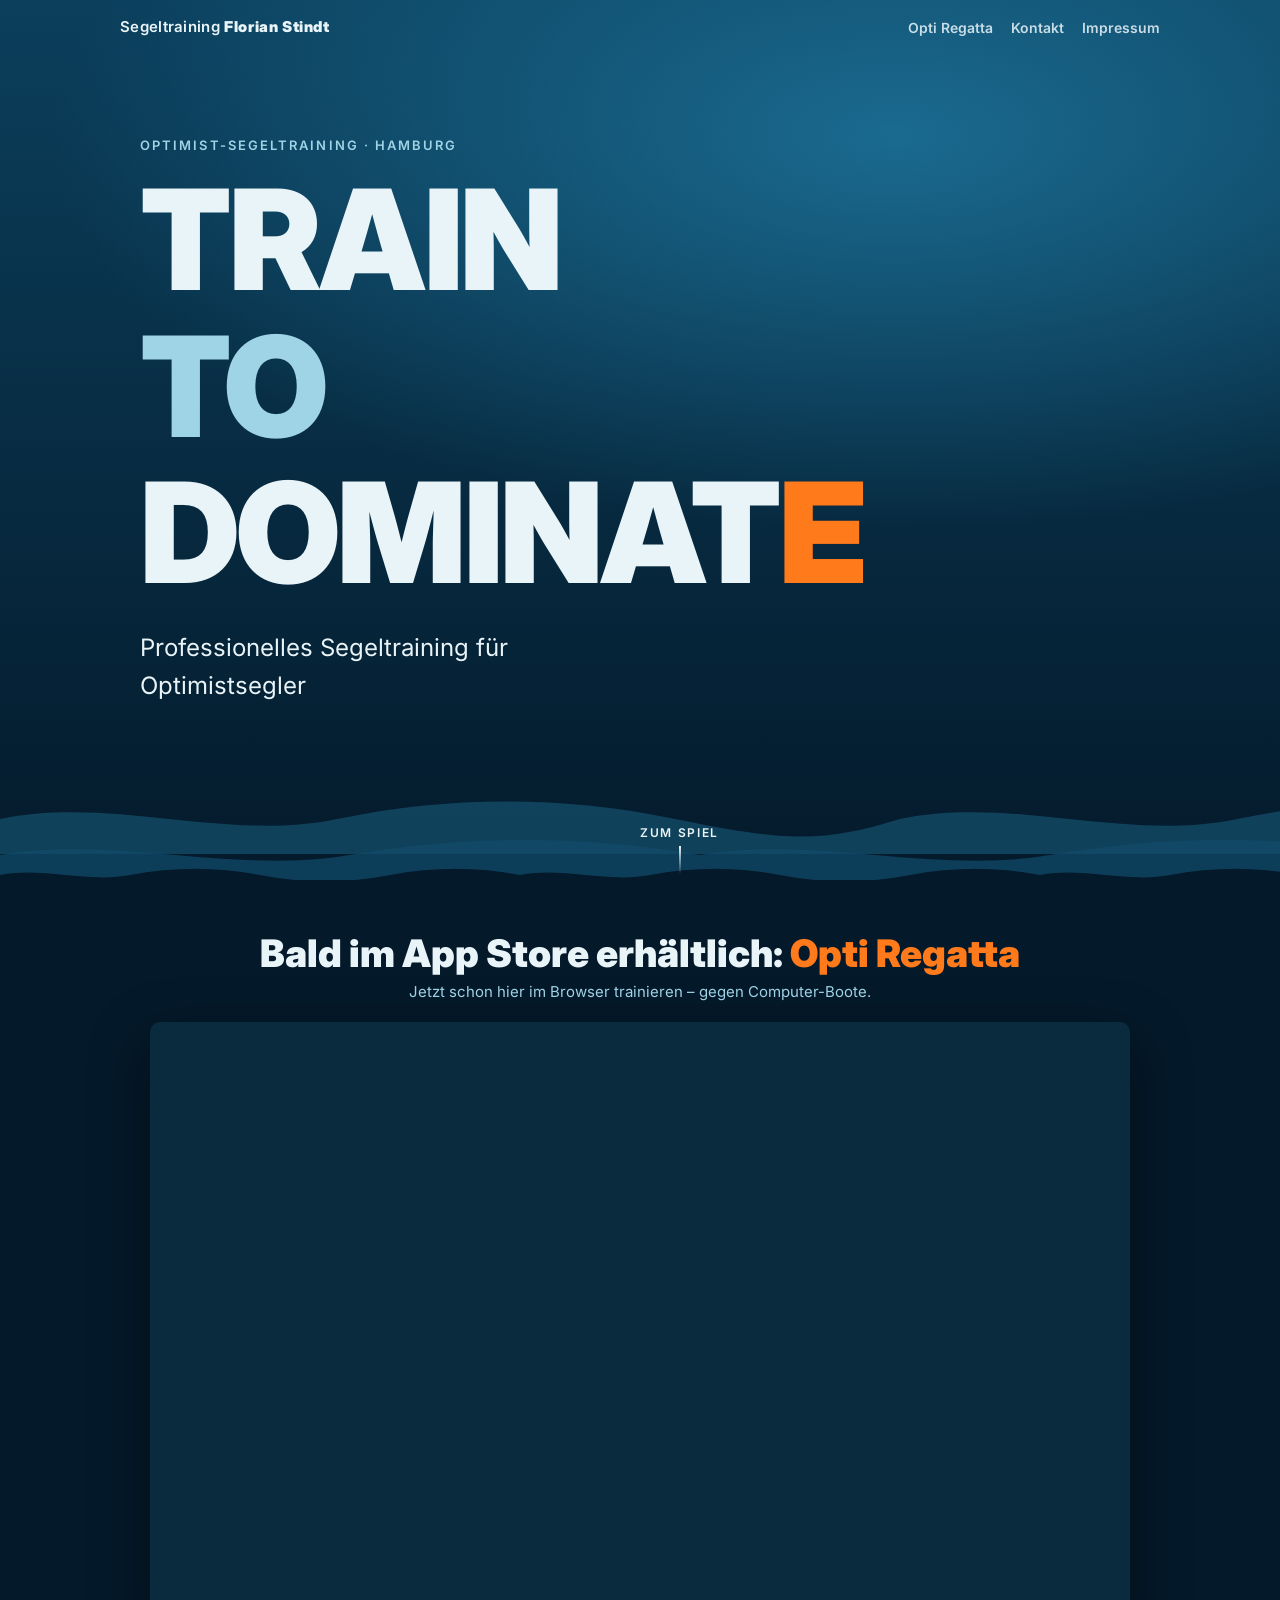
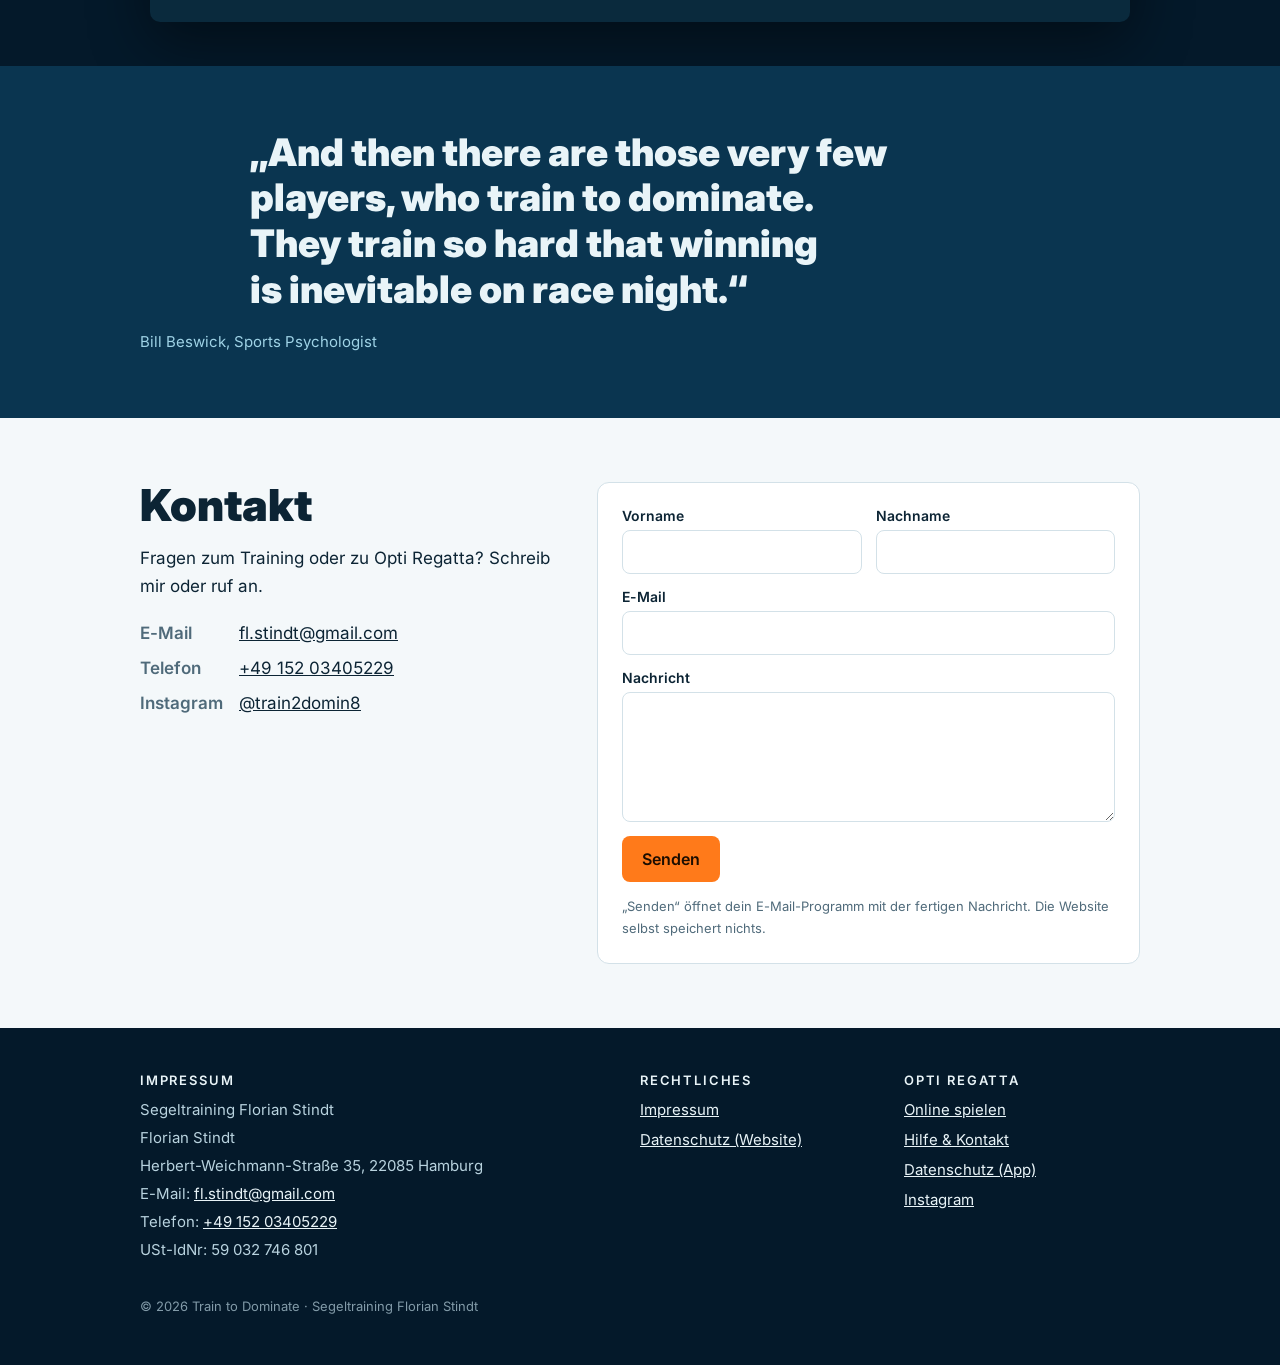
==== index.html @ 8cd6022a "Neue Website train2domin8.com" ====
<!doctype html>
<html lang="de">
<head>
<meta charset="utf-8">
<meta name="viewport" content="width=device-width,initial-scale=1,viewport-fit=cover">
<title>Train to Dominate · Segeltraining Florian Stindt</title>
<meta name="description" content="Professionelles Segeltraining für Optimistsegler von Florian Stindt in Hamburg – und Opti Regatta, das Regatta-Spiel für Opti-Segler.">
<link rel="canonical" href="https://www.train2domin8.com/">
<meta property="og:title" content="Train to Dominate · Segeltraining Florian Stindt">
<meta property="og:description" content="Professionelles Segeltraining für Optimistsegler von Florian Stindt in Hamburg – und Opti Regatta, das Regatta-Spiel für Opti-Segler.">
<meta property="og:type" content="website">
<meta name="theme-color" content="#04192a">
<link rel="icon" href="/favicon.svg" type="image/svg+xml">
<link rel="stylesheet" href="/style.css">
</head>
<body>
<header class="bar"><div class="wrap">
  <a class="brand" href="/">Segeltraining <b>Florian Stindt</b></a>
  <nav class="nav" aria-label="Hauptmenü"><a href="#spiel">Opti Regatta</a><a href="#kontakt">Kontakt</a><a href="/impressum">Impressum</a></nav>
</div></header>
<main>
<section class="hero" aria-label="Train to Dominate">
  <div class="wind" aria-hidden="true"><i></i><i></i><i></i><i></i><i></i></div>
  <div class="wrap">
    <p class="kicker">Optimist-Segeltraining · Hamburg</p>
    <h1 class="title"><span>Train</span><span>To</span><span>Dominat<em>e</em></span></h1>
    <p class="lead">Professionelles Segeltraining für Optimistsegler</p>
  </div>
  <div class="opti far" aria-hidden="true"><svg viewBox="0 0 120 130" aria-hidden="true">
  <path d="M58 6 L60 104" stroke="#e9f4f8" stroke-width="2.4" stroke-linecap="round"/>
  <path d="M61 10 L104 22 L96 92 L62 98 Z" fill="#f7fbfd"/>
  <path d="M62 97 L103 23" stroke="#9fb7c4" stroke-width="2" stroke-linecap="round"/>
  <path d="M70 40 L96 46" stroke="#ff7a1a" stroke-width="5"/>
  <path d="M14 102 L108 102 L100 118 Q60 124 22 118 Z" fill="#ff7a1a"/>
  <path d="M14 102 L108 102" stroke="#fff" stroke-width="2"/>
</svg></div>
  <div class="sea" aria-hidden="true"><div class="wave w1"></div><div class="wave w2"></div></div>
  <div class="opti" aria-hidden="true"><svg viewBox="0 0 120 130" aria-hidden="true">
  <path d="M58 6 L60 104" stroke="#e9f4f8" stroke-width="2.4" stroke-linecap="round"/>
  <path d="M61 10 L104 22 L96 92 L62 98 Z" fill="#f7fbfd"/>
  <path d="M62 97 L103 23" stroke="#9fb7c4" stroke-width="2" stroke-linecap="round"/>
  <path d="M70 40 L96 46" stroke="#ff7a1a" stroke-width="5"/>
  <path d="M14 102 L108 102 L100 118 Q60 124 22 118 Z" fill="#ff7a1a"/>
  <path d="M14 102 L108 102" stroke="#fff" stroke-width="2"/>
</svg></div>
  <div class="sea front" aria-hidden="true"><div class="wave w3"></div></div>
  <a class="cue" href="#spiel">Zum Spiel<i></i></a>
</section>

<section class="game" id="spiel" aria-labelledby="spiel-h">
  <div class="wrap">
    <h2 id="spiel-h">Bald im App Store erhältlich: <em>Opti Regatta</em></h2>
    <p class="sub">Jetzt schon hier im Browser trainieren – gegen Computer-Boote.</p>
    <iframe class="frame" src="https://lifrano.github.io/optimist-regatta/" title="Opti Regatta – Spiel" allow="fullscreen; autoplay" allowfullscreen loading="eager"></iframe>
  </div>
</section>

<section class="quote">
  <div class="wrap">
    <figure>
      <blockquote>„And then there are those very few players, who train to dominate. They train so hard that winning is inevitable on race night.“</blockquote>
      <figcaption>Bill Beswick, Sports Psychologist</figcaption>
    </figure>
  </div>
</section>

<section class="contact" id="kontakt" aria-labelledby="kontakt-h">
  <div class="wrap grid">
    <div>
      <h2 id="kontakt-h">Kontakt</h2>
      <p>Fragen zum Training oder zu Opti Regatta? Schreib mir oder ruf an.</p>
      <dl>
        <dt>E-Mail</dt><dd><a href="mailto:fl.stindt@gmail.com">fl.stindt@gmail.com</a></dd>
        <dt>Telefon</dt><dd><a href="tel:+4915203405229">+49 152 03405229</a></dd>
        <dt>Instagram</dt><dd><a href="https://www.instagram.com/train2domin8/" rel="noopener">@train2domin8</a></dd>
      </dl>
    </div>
    <form id="kform" novalidate>
      <label>Vorname<input name="vorname" autocomplete="given-name"></label>
      <label>Nachname<input name="nachname" autocomplete="family-name"></label>
      <label class="full">E-Mail<input name="email" type="email" autocomplete="email"></label>
      <label class="full">Nachricht<textarea name="nachricht" required></textarea></label>
      <button class="btn" type="submit">Senden</button>
      <p class="note full">„Senden“ öffnet dein E-Mail-Programm mit der fertigen Nachricht. Die Website selbst speichert nichts. <span id="formMsg" role="status"></span></p>
    </form>
  </div>
</section>
</main>
<script>
// contact form -> e-mail program
document.getElementById('kform').addEventListener('submit',function(e){
  e.preventDefault(); var f=e.target, m=document.getElementById('formMsg');
  if(!f.nachricht.value.trim()){ m.textContent='Bitte eine Nachricht eingeben.'; f.nachricht.focus(); return; }
  var name=(f.vorname.value+' '+f.nachname.value).trim();
  var body=f.nachricht.value+'\n\n'+(name?name+'\n':'')+(f.email.value?f.email.value:'');
  location.href='mailto:fl.stindt@gmail.com?subject='+encodeURIComponent('Anfrage über train2domin8.com'+(name?' – '+name:''))+'&body='+encodeURIComponent(body);
  m.textContent='Dein E-Mail-Programm sollte sich jetzt öffnen. Falls nicht: fl.stindt@gmail.com';
});
// intro: show "Train to Dominate" for a moment, then glide down to the game
(function(){
  if(location.hash||window.matchMedia('(prefers-reduced-motion: reduce)').matches) return;
  var cancelled=false; function stop(){cancelled=true;}
  ['wheel','touchstart','keydown','mousedown'].forEach(function(t){window.addEventListener(t,stop,{passive:true,once:true});});
  setTimeout(function(){
    if(cancelled||window.scrollY>60) return;
    var el=document.getElementById('spiel'), target=el.getBoundingClientRect().top+window.scrollY-(window.innerWidth<761?0:8);
    var vh=window.innerHeight, h=el.offsetHeight; if(h<vh) target-=Math.max(0,(vh-h)/2-8);
    var start=window.scrollY, t0=null, dur=2800;
    function ease(t){return t<.5?4*t*t*t:1-Math.pow(-2*t+2,3)/2;}
    function step(ts){ if(cancelled) return; if(t0===null)t0=ts; var p=Math.min(1,(ts-t0)/dur);
      window.scrollTo(0,start+(target-start)*ease(p)); if(p<1) requestAnimationFrame(step); }
    requestAnimationFrame(step);
  },3200);
})();
</script>
<footer>
  <div class="wrap">
    <div class="cols">
      <div>
        <h3>Impressum</h3>
        <p>Segeltraining Florian Stindt</p>
        <p>Florian Stindt</p>
        <p>Herbert-Weichmann-Straße 35, 22085 Hamburg</p>
        <p>E-Mail: <a href="mailto:fl.stindt@gmail.com">fl.stindt@gmail.com</a></p>
        <p>Telefon: <a href="tel:+4915203405229">+49 152 03405229</a></p>
        <p>USt-IdNr: 59 032 746 801</p>
      </div>
      <div>
        <h3>Rechtliches</h3>
        <ul>
          <li><a href="/impressum">Impressum</a></li>
          <li><a href="/datenschutz">Datenschutz (Website)</a></li>
        </ul>
      </div>
      <div>
        <h3>Opti Regatta</h3>
        <ul>
          <li><a href="/#spiel">Online spielen</a></li>
          <li><a href="/optimist-regatta">Hilfe &amp; Kontakt</a></li>
          <li><a href="/optimist-regatta-datenschutz">Datenschutz (App)</a></li>
          <li><a href="https://www.instagram.com/train2domin8/" rel="noopener">Instagram</a></li>
        </ul>
      </div>
    </div>
    <p class="copy">© <span id="yr">2026</span> Train to Dominate · Segeltraining Florian Stindt</p>
  </div>
</footer>
<script>document.getElementById('yr').textContent=new Date().getFullYear()</script>
</body>
</html>
---- style.css ----
@font-face{font-family:"Inter Display";src:url(/interdisplay-black.woff) format("woff");font-weight:900;font-style:normal;font-display:swap}
@font-face{font-family:"Inter";src:url(/inter-regular.woff) format("woff");font-weight:400;font-style:normal;font-display:swap}
@font-face{font-family:"Inter";src:url(/inter-semibold.woff) format("woff");font-weight:600;font-style:normal;font-display:swap}
@font-face{font-family:"Inter";src:url(/inter-semibold.woff) format("woff");font-weight:700;font-style:normal;font-display:swap}
/* Train to Dominate – Segeltraining Florian Stindt */
:root{
  --deep:#04192a; --sea:#0a3550; --sea2:#0f5677; --foam:#e9f4f8; --ink:#0c2434; --muted:#4f6a7a;
  --paper:#f4f8fa; --card:#ffffff; --line:#d3e1e8; --orange:#ff7a1a; --orange-ink:#1b0d00;
  --f-head:"Inter Display","Inter","Segoe UI",system-ui,sans-serif;
  --f-body:"Inter","Segoe UI",system-ui,-apple-system,sans-serif;
}
*{box-sizing:border-box}
html{scroll-behavior:auto;-webkit-text-size-adjust:100%}
body{margin:0;background:var(--paper);color:var(--ink);font:400 17px/1.6 var(--f-body)}
a{color:inherit}
img{max-width:100%}
h1,h2,h3{font-family:var(--f-head);font-weight:900;line-height:1.05;text-wrap:balance;margin:0}
.wrap{max-width:1040px;margin:0 auto;padding-inline:20px}
.kicker{font:600 13px/1.2 var(--f-body);letter-spacing:.16em;text-transform:uppercase}
:focus-visible{outline:3px solid var(--orange);outline-offset:3px}

/* ---------- top bar ---------- */
.bar{position:absolute;top:0;left:0;right:0;z-index:5;padding:calc(18px + env(safe-area-inset-top,0px)) 20px 0}
.bar .wrap{display:flex;justify-content:space-between;align-items:center;gap:16px;padding:0}
.brand{color:var(--foam);text-decoration:none;font:600 15px/1.2 var(--f-body);letter-spacing:.02em}
.brand b{font-family:var(--f-head);font-weight:900;letter-spacing:.04em}
.nav{display:flex;gap:18px;flex-wrap:wrap}
.nav a{color:var(--foam);opacity:.85;text-decoration:none;font:600 14px var(--f-body)}
.nav a:hover{opacity:1;text-decoration:underline;text-underline-offset:4px}

/* ---------- hero ---------- */
.hero{position:relative;min-height:100vh;min-height:100svh;overflow:hidden;color:var(--foam);
  background:radial-gradient(120% 80% at 70% 15%,#1a6a8f 0%,rgba(26,106,143,0) 55%),linear-gradient(180deg,#0b3f5c 0%,#072a40 55%,var(--deep) 100%);
  display:flex;align-items:center}
.hero .wrap{position:relative;z-index:4;width:100%;padding-block:100px 170px}
.hero .kicker{color:#9fd3e6;opacity:0;animation:fadeUp .9s .2s ease-out forwards}
.title{font-size:max(54px,min(17vw,15.5vh,176px));letter-spacing:-.02em;margin:14px 0 22px;text-transform:uppercase}
.title span{display:block;opacity:0;transform:translateX(-40px);animation:sailIn 1s cubic-bezier(.2,.8,.2,1) forwards}
.title span:nth-child(2){animation-delay:.25s;color:#9fd3e6}
.title span:nth-child(3){animation-delay:.5s}
.title em{font-style:normal;color:var(--orange)}
.lead{font-size:clamp(18px,2.4vw,24px);max-width:32ch;margin:0;opacity:0;animation:fadeUp .9s 1s ease-out forwards}
.cue{position:absolute;left:50%;bottom:calc(26px + env(safe-area-inset-bottom,0px));z-index:4;transform:translateX(-50%);color:var(--foam);text-decoration:none;
  display:flex;flex-direction:column;align-items:center;gap:6px;font:600 12px var(--f-body);letter-spacing:.14em;text-transform:uppercase;opacity:0;animation:fadeUp .8s 1.6s forwards}
.cue i{display:block;width:2px;height:28px;background:linear-gradient(var(--foam),transparent);animation:drip 1.6s infinite}

/* waves */
.sea{position:absolute;left:0;right:0;bottom:0;height:150px;z-index:1;pointer-events:none}
.wave{position:absolute;left:0;right:0;bottom:0;background-repeat:repeat-x;background-position:0 100%;animation:d1 linear infinite}
.w1{height:120px;background-size:900px 70px;opacity:.45;animation-duration:30s;bottom:46px;
  background-image:url("data:image/svg+xml,%3Csvg xmlns='http://www.w3.org/2000/svg' viewBox='0 0 1200 120' preserveAspectRatio='none'%3E%3Cpath d='M0 60 C150 20 300 100 450 60 S750 20 900 60 S1100 100 1200 60 V120 H0Z' fill='%231d6f93'/%3E%3C/svg%3E")}
.w2{height:90px;background-size:700px 60px;opacity:.75;animation-name:d2;animation-duration:20s;animation-direction:reverse;bottom:20px;
  background-image:url("data:image/svg+xml,%3Csvg xmlns='http://www.w3.org/2000/svg' viewBox='0 0 1200 120' preserveAspectRatio='none'%3E%3Cpath d='M0 70 C200 30 400 110 600 70 S1000 30 1200 70 V120 H0Z' fill='%23104a68'/%3E%3C/svg%3E")}
.w3{height:60px;background-size:520px 50px;animation-name:d3;animation-duration:13s;
  background-image:url("data:image/svg+xml,%3Csvg xmlns='http://www.w3.org/2000/svg' viewBox='0 0 1200 120' preserveAspectRatio='none'%3E%3Cpath d='M0 60 C100 40 200 80 300 60 S500 40 600 60 S800 80 900 60 S1100 40 1200 60 V120 H0Z' fill='%2304192a'/%3E%3C/svg%3E")}
.w1,.w2,.w3{background-color:transparent}
.sea.front{height:60px;z-index:3}
.sea .base{position:absolute;left:0;right:0;bottom:0;height:22px;background:#0d3d58;opacity:.7}

/* sailing optimist */
.opti{position:absolute;z-index:2;bottom:34px;left:-160px;width:clamp(90px,11vw,150px);animation:cross 34s linear 0.6s infinite}
.opti svg{display:block;width:100%;height:auto;animation:bob 3.2s ease-in-out infinite;transform-origin:50% 90%}
.opti.far{bottom:96px;width:clamp(44px,5vw,70px);opacity:.55;animation-duration:58s;animation-delay:-20s}

/* wind streaks */
.wind{position:absolute;inset:0;z-index:1;pointer-events:none}
.wind i{position:absolute;height:1.5px;width:160px;border-radius:2px;background:linear-gradient(90deg,transparent,rgba(233,244,248,.7),transparent);opacity:0;animation:gust 6s linear infinite}
.wind i:nth-child(1){top:18%;animation-delay:.4s}
.wind i:nth-child(2){top:34%;animation-delay:2.2s;width:220px}
.wind i:nth-child(3){top:26%;animation-delay:3.9s}
.wind i:nth-child(4){top:46%;animation-delay:5.1s;width:120px}
.wind i:nth-child(5){top:12%;animation-delay:1.3s;width:260px}

@keyframes sailIn{to{opacity:1;transform:none}}
@keyframes fadeUp{from{opacity:0;transform:translateY(14px)}to{opacity:1;transform:none}}
@keyframes d1{to{background-position-x:-900px}}@keyframes d2{to{background-position-x:-700px}}@keyframes d3{to{background-position-x:-520px}}
@keyframes cross{from{transform:translateX(0)}to{transform:translateX(calc(100vw + 320px))}}
@keyframes bob{0%,100%{transform:translateY(0) rotate(-3deg)}50%{transform:translateY(5px) rotate(2deg)}}
@keyframes gust{0%{opacity:0;transform:translateX(-30vw)}15%{opacity:.8}60%{opacity:0;transform:translateX(70vw)}100%{opacity:0;transform:translateX(70vw)}}
@keyframes drip{0%{transform:scaleY(0);transform-origin:top}50%{transform:scaleY(1);transform-origin:top}51%{transform-origin:bottom}100%{transform:scaleY(0);transform-origin:bottom}}

/* ---------- game ---------- */
.game{background:var(--deep);color:var(--foam);padding-block:34px 44px}
.game h2{font-size:clamp(24px,3.6vw,38px);text-align:center;margin-bottom:6px}
.game h2 em{font-style:normal;color:var(--orange)}
.game p.sub{text-align:center;margin:0 0 18px;color:#9fd3e6;font-size:15px}
.frame{width:100%;max-width:980px;margin:0 auto;height:min(76vh,600px);min-height:470px;border:0;display:block;border-radius:10px;background:#0a2a3d;box-shadow:0 20px 60px rgba(0,0,0,.45)}

/* ---------- quote ---------- */
.quote{background:var(--sea);color:var(--foam);padding-block:64px}
.quote blockquote{margin:0 auto;max-width:30ch;font:900 clamp(24px,3.4vw,38px)/1.2 var(--f-head);text-wrap:balance}
.quote figcaption{margin-top:18px;font-size:15px;color:#9fd3e6}
.quote figure{margin:0}

/* ---------- contact ---------- */
.contact{padding-block:64px}
.contact .grid{display:grid;grid-template-columns:1fr 1.3fr;gap:40px;align-items:start}
.contact h2{font-size:clamp(30px,4vw,44px);margin-bottom:14px}
.contact dl{margin:20px 0 0;display:grid;grid-template-columns:auto 1fr;gap:8px 16px}
.contact dt{font-weight:600;color:var(--muted)}
.contact dd{margin:0;min-width:0;overflow-wrap:anywhere}
form{background:var(--card);border:1px solid var(--line);border-radius:12px;padding:24px;display:grid;grid-template-columns:1fr 1fr;gap:14px}
form label{display:flex;flex-direction:column;gap:6px;font:600 14px var(--f-body);min-width:0}
form .full{grid-column:1/-1}
input,textarea{font:inherit;font-weight:400;font-size:16px;padding:11px 12px;border:1px solid var(--line);border-radius:8px;background:#fff;color:var(--ink);width:100%}
textarea{min-height:130px;resize:vertical}
.btn{font:700 16px var(--f-body);background:var(--orange);color:var(--orange-ink);border:0;border-radius:8px;padding:13px 20px;cursor:pointer;justify-self:start}
.btn:hover{filter:brightness(1.05)}
.note{font-size:13px;color:var(--muted);margin:0}
#formMsg{font-size:14px}

/* ---------- footer ---------- */
footer{background:var(--deep);color:#b9d3df;padding-block:44px calc(44px + env(safe-area-inset-bottom,0px));font-size:15px}
footer .cols{display:grid;grid-template-columns:2fr 1fr 1fr;gap:28px}
footer h3{font:600 13px var(--f-body);letter-spacing:.14em;text-transform:uppercase;color:var(--foam);margin-bottom:10px}
footer p{margin:0 0 4px}
footer a{color:#e9f4f8}
footer ul{list-style:none;margin:0;padding:0;display:grid;gap:6px}
footer .copy{margin-top:30px;font-size:13px;opacity:.7}

/* ---------- text pages ---------- */
.page-head{background:linear-gradient(180deg,#0b3f5c,var(--deep));color:var(--foam);padding-block:calc(96px + env(safe-area-inset-top,0px)) 40px}
.page-head h1{font-size:clamp(30px,5vw,52px)}
.page-head p{margin:10px 0 0;color:#9fd3e6}
.prose{max-width:720px;margin:0 auto;padding:40px 20px 64px}
.prose h2{font-size:24px;margin:36px 0 10px}
.prose h3{font-family:var(--f-body);font-weight:600;font-size:18px;margin:22px 0 6px}
.prose ul{padding-left:22px}
.prose hr{border:0;border-top:1px solid var(--line);margin:44px 0}

@media (max-width:760px){
  .contact .grid{grid-template-columns:1fr}
  footer .cols{grid-template-columns:1fr}
  form{grid-template-columns:1fr;padding:18px}
  .nav{display:none}
  .hero .wrap{padding-block:90px 160px}
  .frame{height:min(72svh,560px)}
}
@media (prefers-reduced-motion:reduce){
  *,*::before,*::after{animation-duration:.01ms!important;animation-iteration-count:1!important;animation-delay:0s!important}
  .opti{display:none}
}
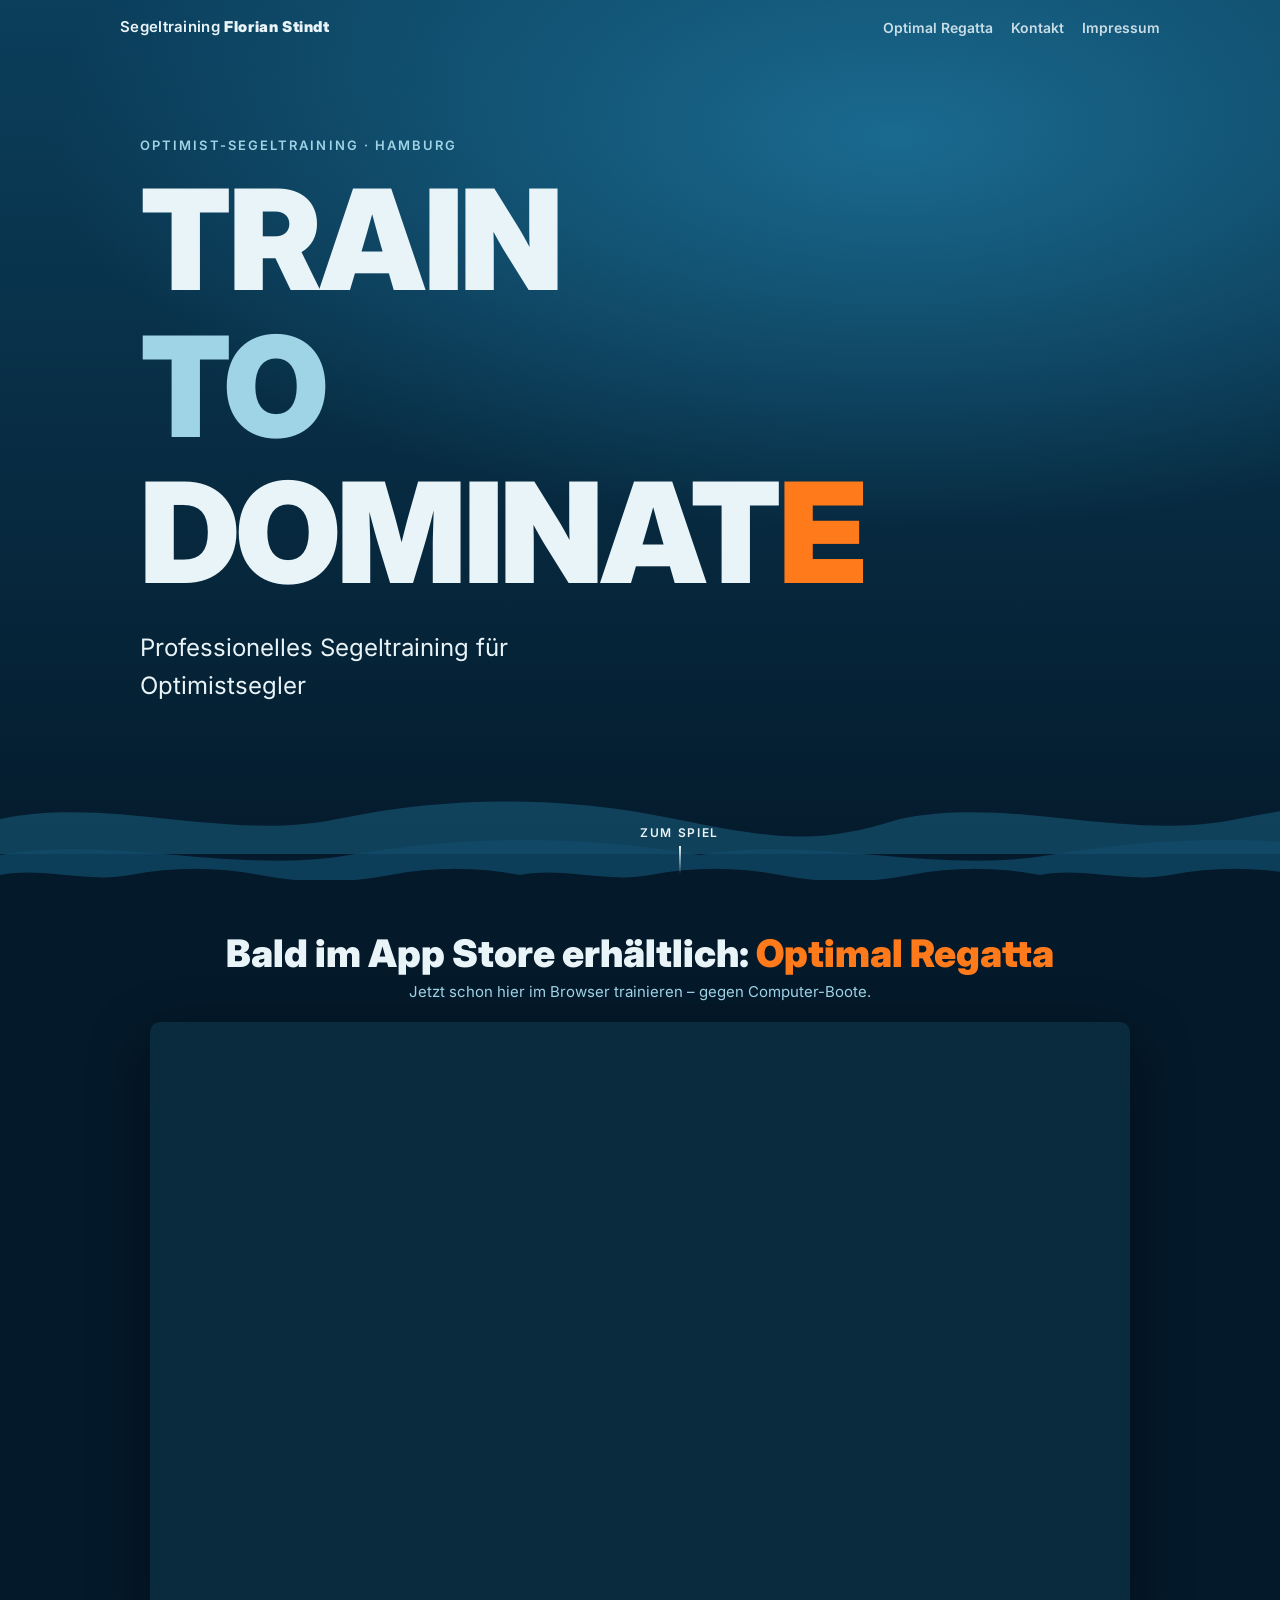
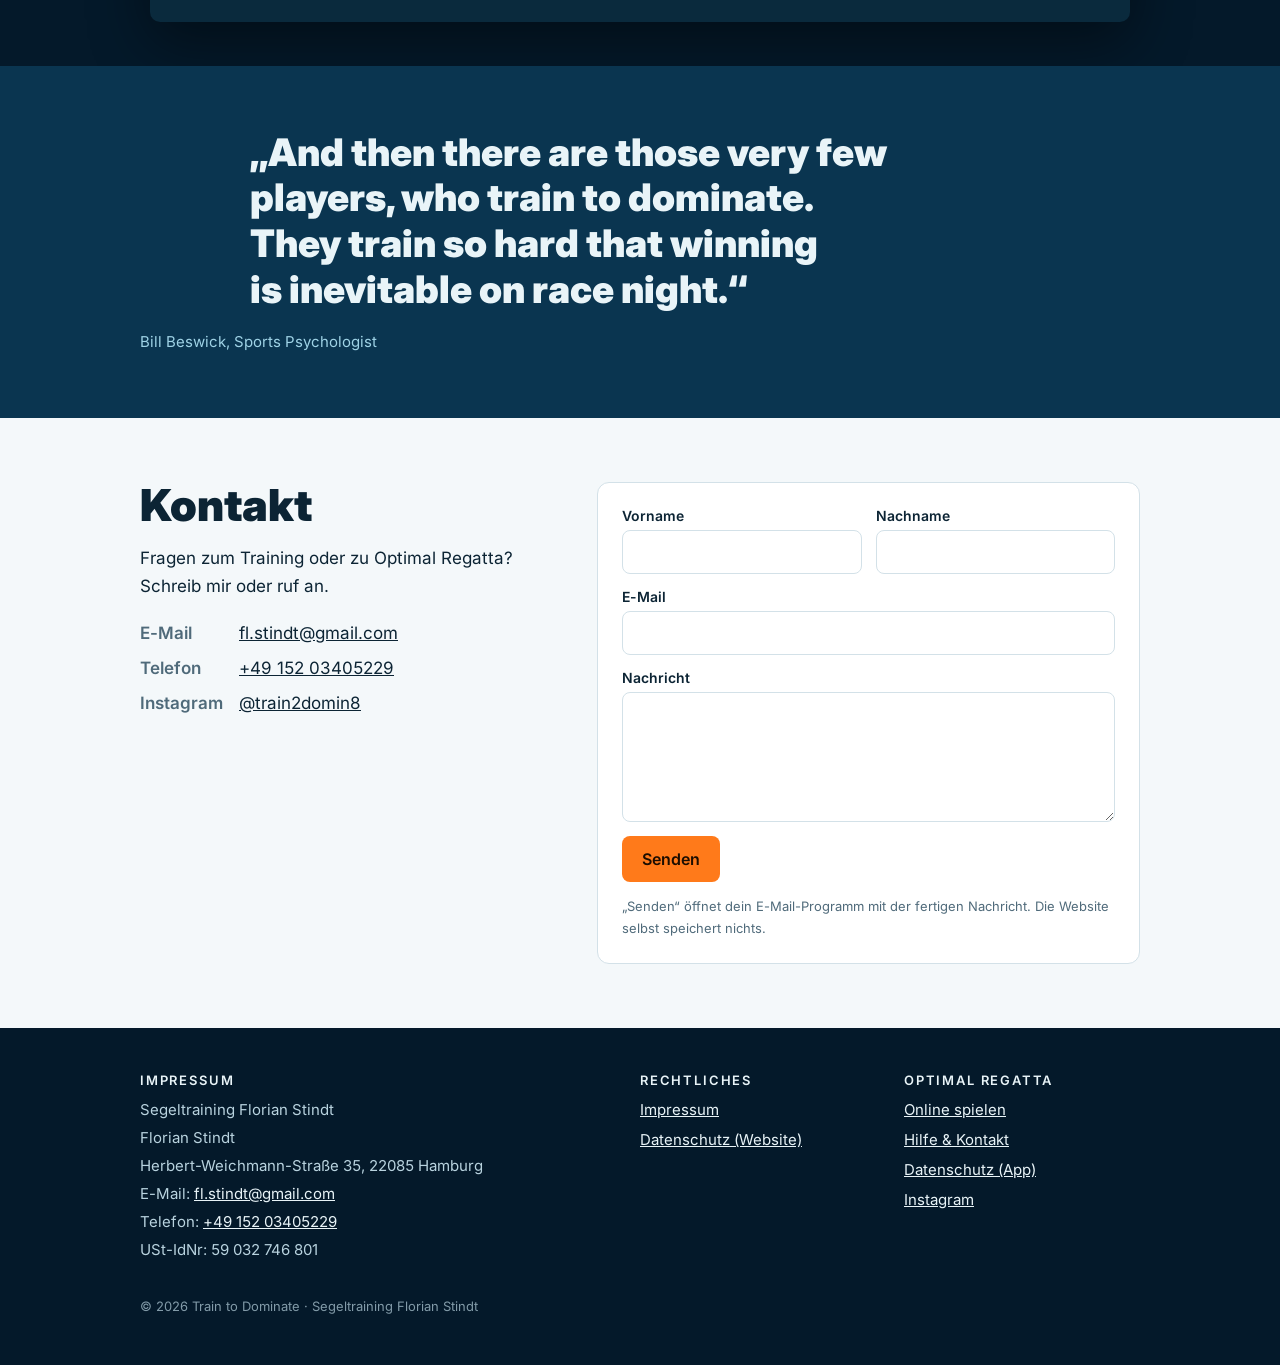
==== commit afc998a9: "Add files via upload" ====
--- a/index.html
+++ b/index.html
@@ -4,10 +4,10 @@
 <meta charset="utf-8">
 <meta name="viewport" content="width=device-width,initial-scale=1,viewport-fit=cover">
 <title>Train to Dominate · Segeltraining Florian Stindt</title>
-<meta name="description" content="Professionelles Segeltraining für Optimistsegler von Florian Stindt in Hamburg – und Opti Regatta, das Regatta-Spiel für Opti-Segler.">
+<meta name="description" content="Professionelles Segeltraining für Optimistsegler von Florian Stindt in Hamburg – und Optimal Regatta, das Regatta-Spiel für junge Segler.">
 <link rel="canonical" href="https://www.train2domin8.com/">
 <meta property="og:title" content="Train to Dominate · Segeltraining Florian Stindt">
-<meta property="og:description" content="Professionelles Segeltraining für Optimistsegler von Florian Stindt in Hamburg – und Opti Regatta, das Regatta-Spiel für Opti-Segler.">
+<meta property="og:description" content="Professionelles Segeltraining für Optimistsegler von Florian Stindt in Hamburg – und Optimal Regatta, das Regatta-Spiel für junge Segler.">
 <meta property="og:type" content="website">
 <meta name="theme-color" content="#04192a">
 <link rel="icon" href="/favicon.svg" type="image/svg+xml">
@@ -16,7 +16,7 @@
 <body>
 <header class="bar"><div class="wrap">
   <a class="brand" href="/">Segeltraining <b>Florian Stindt</b></a>
-  <nav class="nav" aria-label="Hauptmenü"><a href="#spiel">Opti Regatta</a><a href="#kontakt">Kontakt</a><a href="/impressum">Impressum</a></nav>
+  <nav class="nav" aria-label="Hauptmenü"><a href="#spiel">Optimal Regatta</a><a href="#kontakt">Kontakt</a><a href="/impressum">Impressum</a></nav>
 </div></header>
 <main>
 <section class="hero" aria-label="Train to Dominate">
@@ -49,9 +49,9 @@
 
 <section class="game" id="spiel" aria-labelledby="spiel-h">
   <div class="wrap">
-    <h2 id="spiel-h">Bald im App Store erhältlich: <em>Opti Regatta</em></h2>
+    <h2 id="spiel-h">Bald im App Store erhältlich: <em>Optimal Regatta</em></h2>
     <p class="sub">Jetzt schon hier im Browser trainieren – gegen Computer-Boote.</p>
-    <iframe class="frame" src="https://lifrano.github.io/optimist-regatta/" title="Opti Regatta – Spiel" allow="fullscreen; autoplay" allowfullscreen loading="eager"></iframe>
+    <iframe class="frame" src="https://lifrano.github.io/optimist-regatta/" title="Optimal Regatta – Spiel" allow="fullscreen; autoplay" allowfullscreen loading="eager"></iframe>
   </div>
 </section>
 
@@ -68,7 +68,7 @@
   <div class="wrap grid">
     <div>
       <h2 id="kontakt-h">Kontakt</h2>
-      <p>Fragen zum Training oder zu Opti Regatta? Schreib mir oder ruf an.</p>
+      <p>Fragen zum Training oder zu Optimal Regatta? Schreib mir oder ruf an.</p>
       <dl>
         <dt>E-Mail</dt><dd><a href="mailto:fl.stindt@gmail.com">fl.stindt@gmail.com</a></dd>
         <dt>Telefon</dt><dd><a href="tel:+4915203405229">+49 152 03405229</a></dd>
@@ -133,11 +133,11 @@
         </ul>
       </div>
       <div>
-        <h3>Opti Regatta</h3>
+        <h3>Optimal Regatta</h3>
         <ul>
           <li><a href="/#spiel">Online spielen</a></li>
-          <li><a href="/optimist-regatta">Hilfe &amp; Kontakt</a></li>
-          <li><a href="/optimist-regatta-datenschutz">Datenschutz (App)</a></li>
+          <li><a href="/optimal-regatta">Hilfe &amp; Kontakt</a></li>
+          <li><a href="/optimal-regatta-datenschutz">Datenschutz (App)</a></li>
           <li><a href="https://www.instagram.com/train2domin8/" rel="noopener">Instagram</a></li>
         </ul>
       </div>
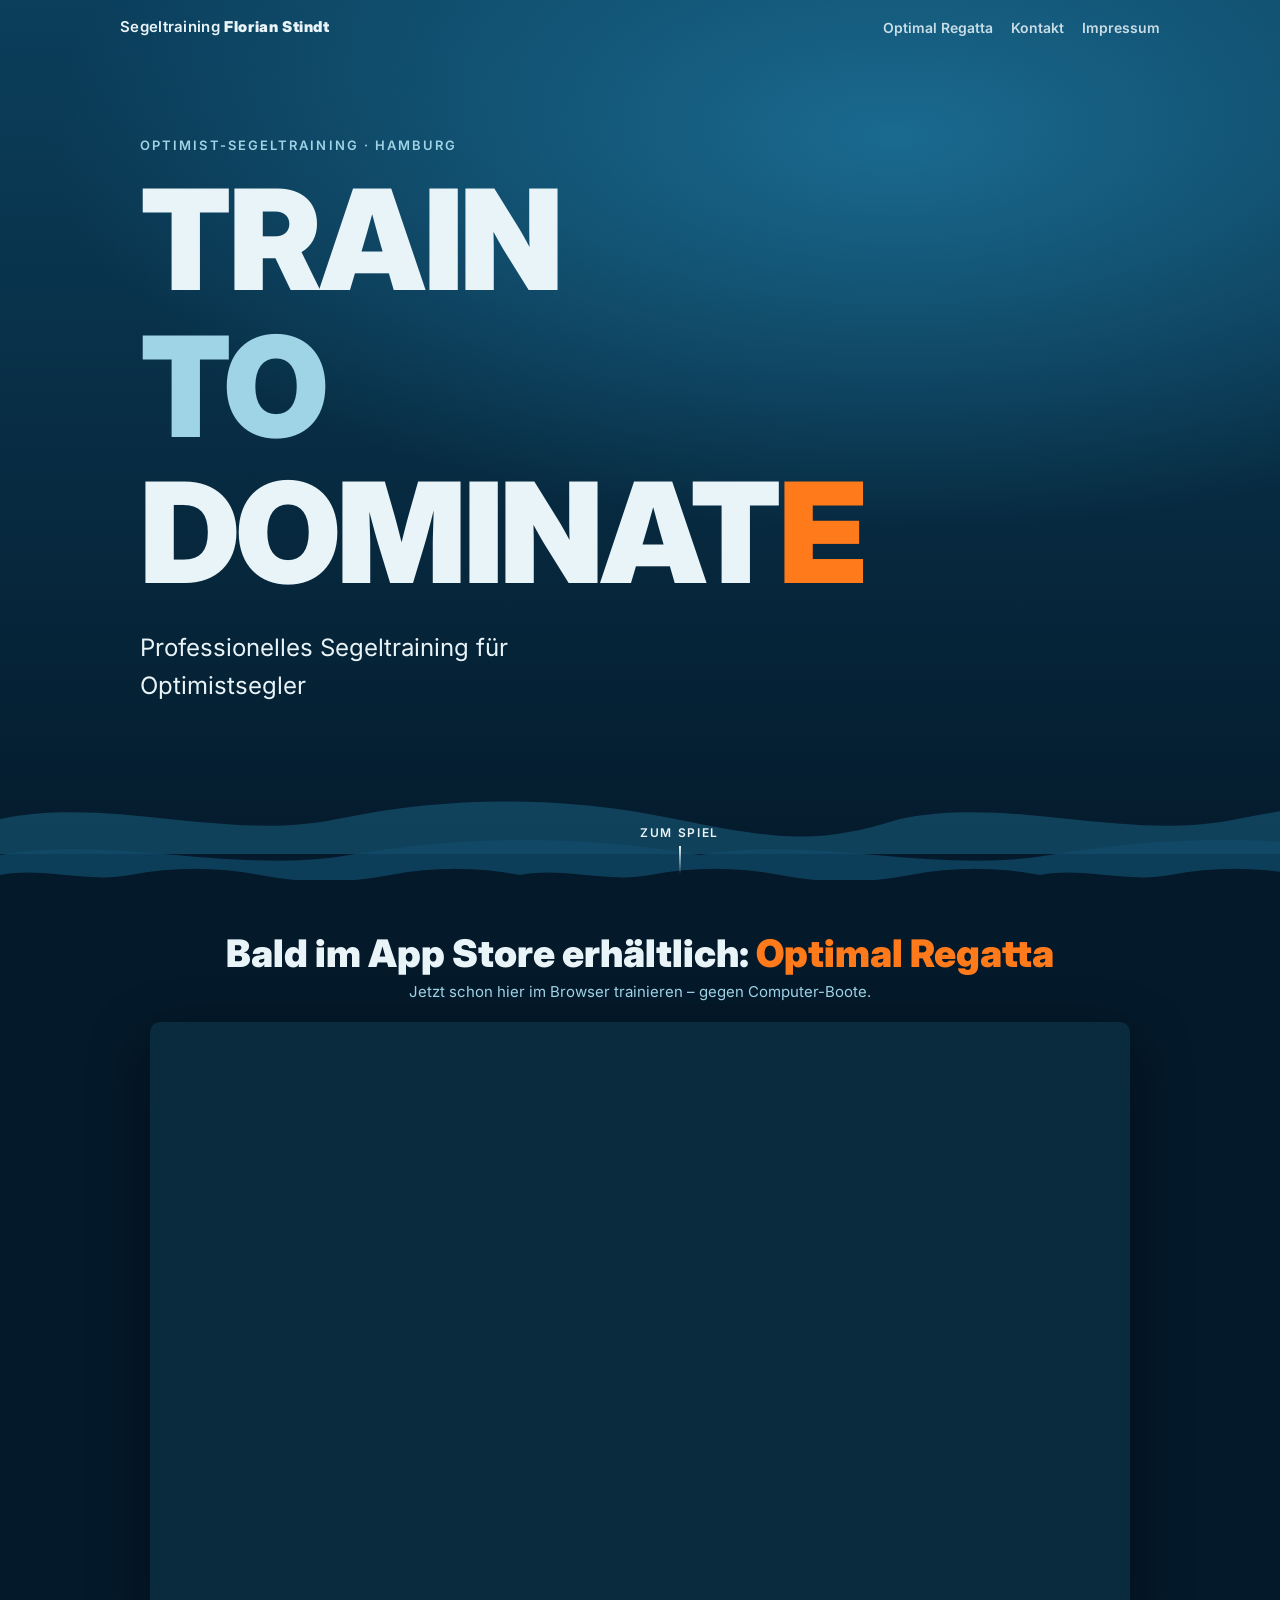
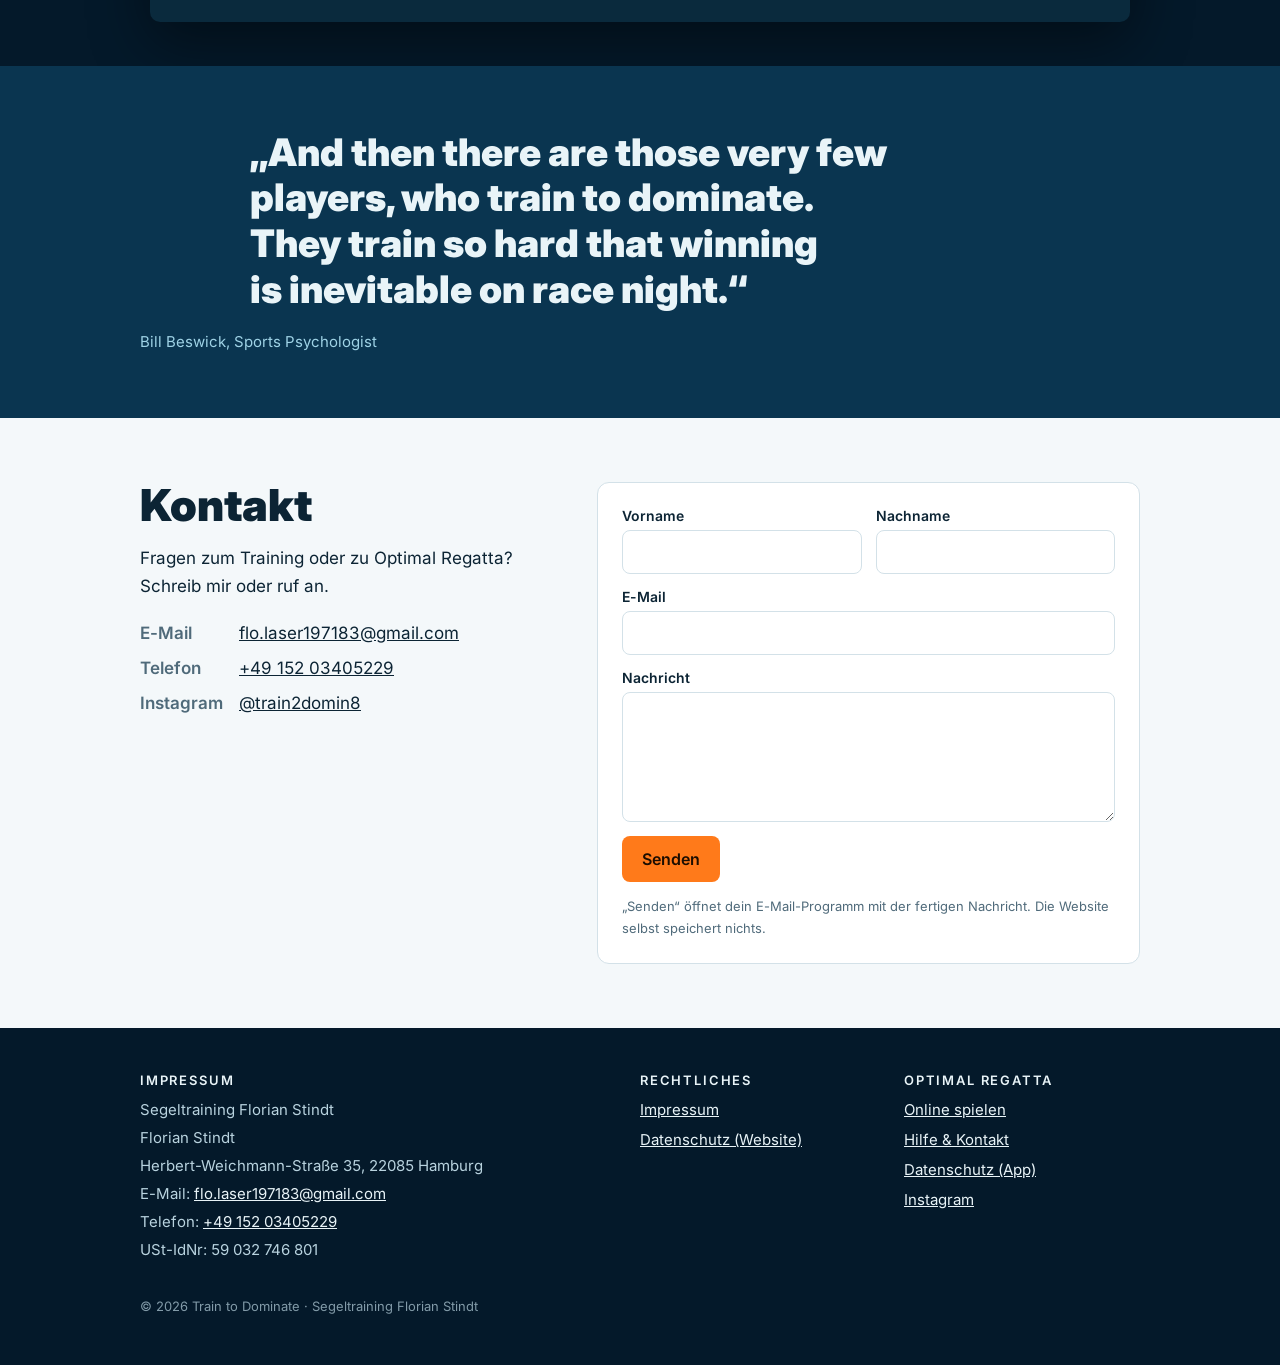
==== commit 2e32c556: "Kontakt-E-Mail auf flo.laser197183@gmail.com" ====
--- a/index.html
+++ b/index.html
@@ -70,7 +70,7 @@
       <h2 id="kontakt-h">Kontakt</h2>
       <p>Fragen zum Training oder zu Optimal Regatta? Schreib mir oder ruf an.</p>
       <dl>
-        <dt>E-Mail</dt><dd><a href="mailto:fl.stindt@gmail.com">fl.stindt@gmail.com</a></dd>
+        <dt>E-Mail</dt><dd><a href="mailto:flo.laser197183@gmail.com">flo.laser197183@gmail.com</a></dd>
         <dt>Telefon</dt><dd><a href="tel:+4915203405229">+49 152 03405229</a></dd>
         <dt>Instagram</dt><dd><a href="https://www.instagram.com/train2domin8/" rel="noopener">@train2domin8</a></dd>
       </dl>
@@ -93,8 +93,8 @@
   if(!f.nachricht.value.trim()){ m.textContent='Bitte eine Nachricht eingeben.'; f.nachricht.focus(); return; }
   var name=(f.vorname.value+' '+f.nachname.value).trim();
   var body=f.nachricht.value+'\n\n'+(name?name+'\n':'')+(f.email.value?f.email.value:'');
-  location.href='mailto:fl.stindt@gmail.com?subject='+encodeURIComponent('Anfrage über train2domin8.com'+(name?' – '+name:''))+'&body='+encodeURIComponent(body);
-  m.textContent='Dein E-Mail-Programm sollte sich jetzt öffnen. Falls nicht: fl.stindt@gmail.com';
+  location.href='mailto:flo.laser197183@gmail.com?subject='+encodeURIComponent('Anfrage über train2domin8.com'+(name?' – '+name:''))+'&body='+encodeURIComponent(body);
+  m.textContent='Dein E-Mail-Programm sollte sich jetzt öffnen. Falls nicht: flo.laser197183@gmail.com';
 });
 // intro: show "Train to Dominate" for a moment, then glide down to the game
 (function(){
@@ -121,7 +121,7 @@
         <p>Segeltraining Florian Stindt</p>
         <p>Florian Stindt</p>
         <p>Herbert-Weichmann-Straße 35, 22085 Hamburg</p>
-        <p>E-Mail: <a href="mailto:fl.stindt@gmail.com">fl.stindt@gmail.com</a></p>
+        <p>E-Mail: <a href="mailto:flo.laser197183@gmail.com">flo.laser197183@gmail.com</a></p>
         <p>Telefon: <a href="tel:+4915203405229">+49 152 03405229</a></p>
         <p>USt-IdNr: 59 032 746 801</p>
       </div>
